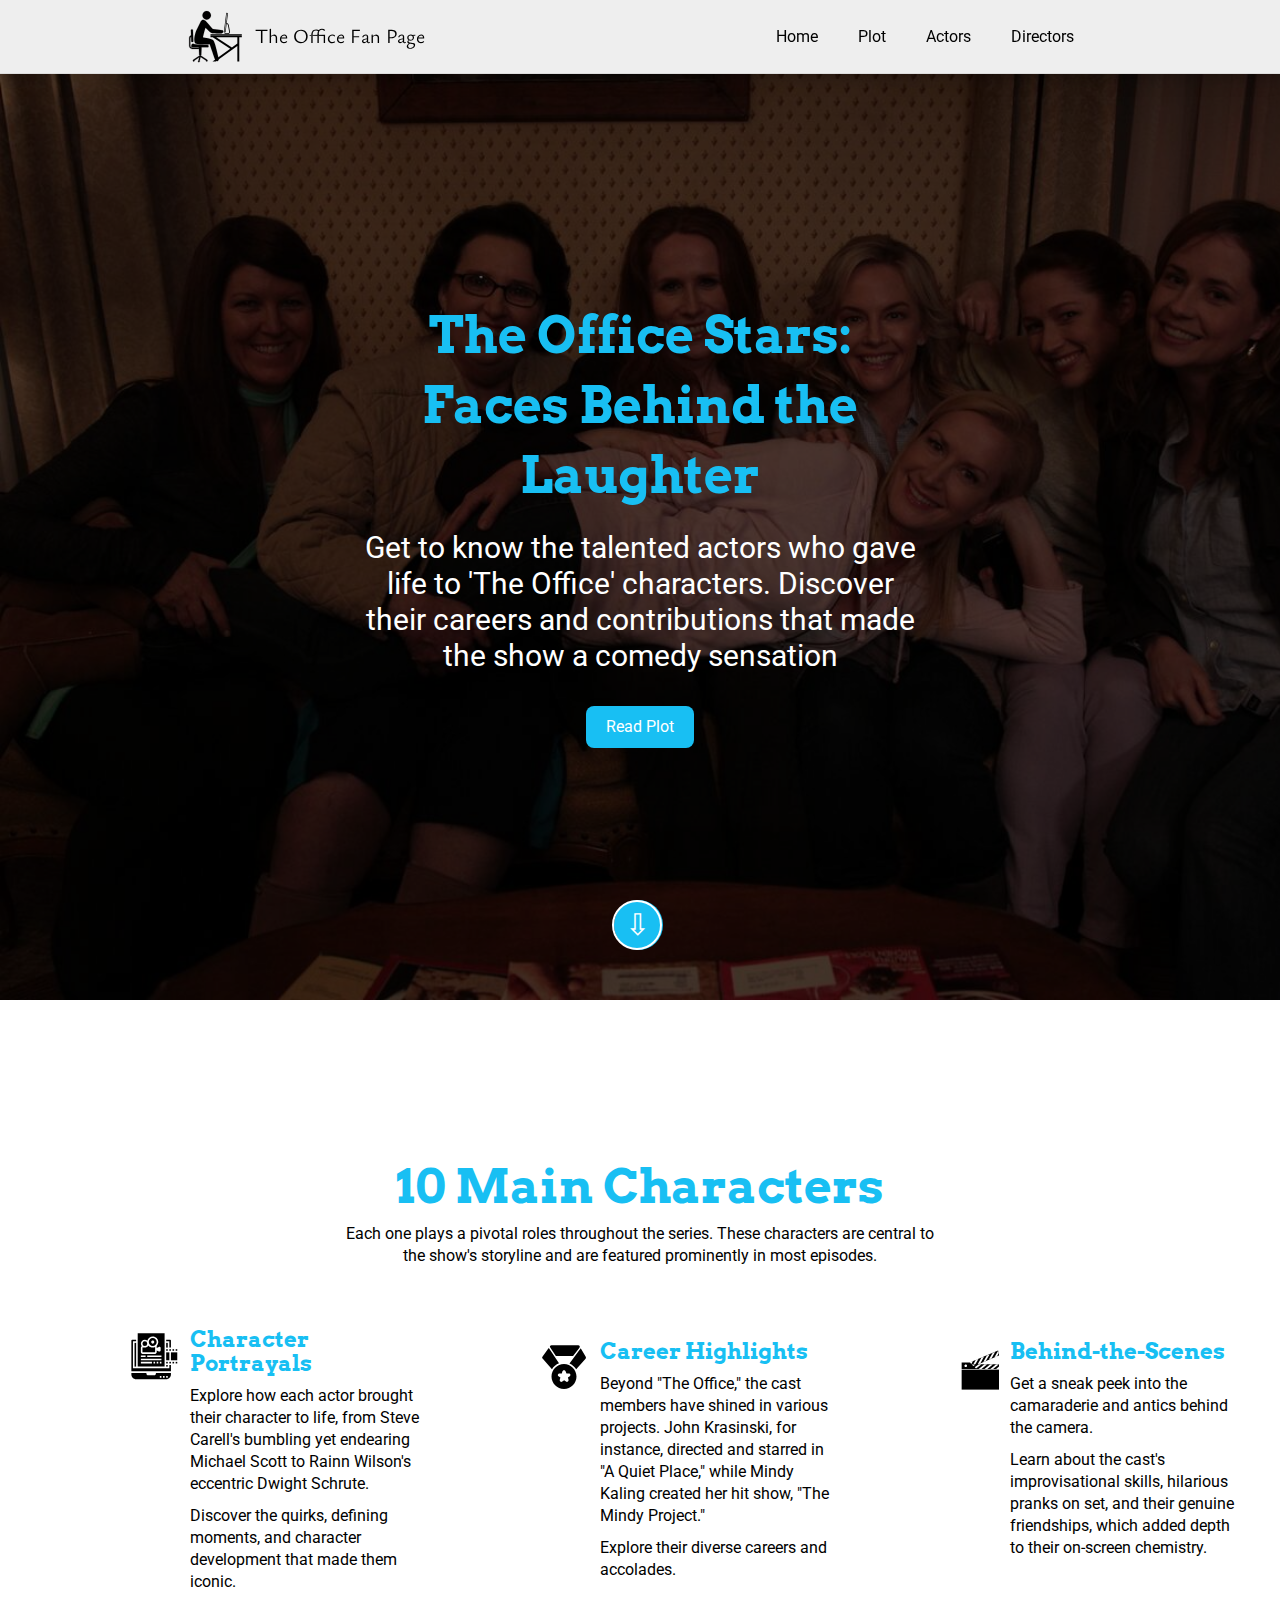
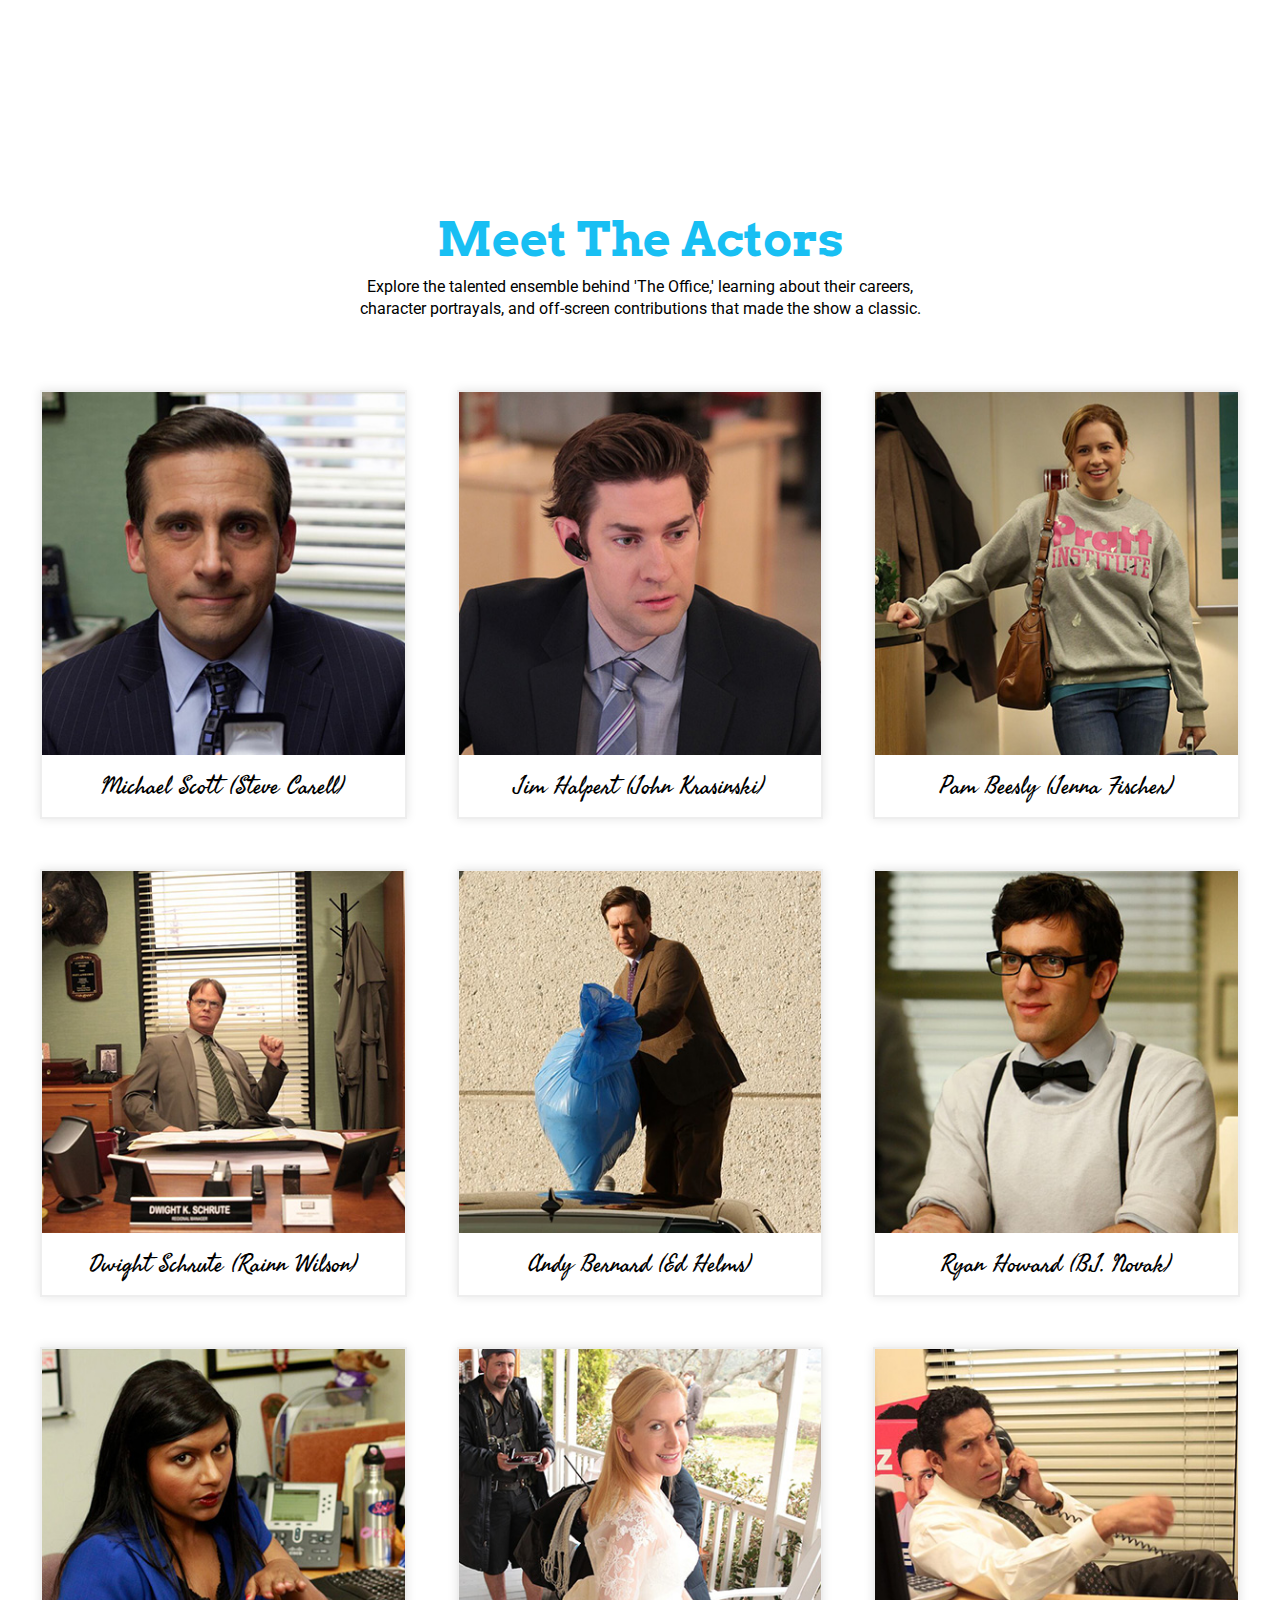
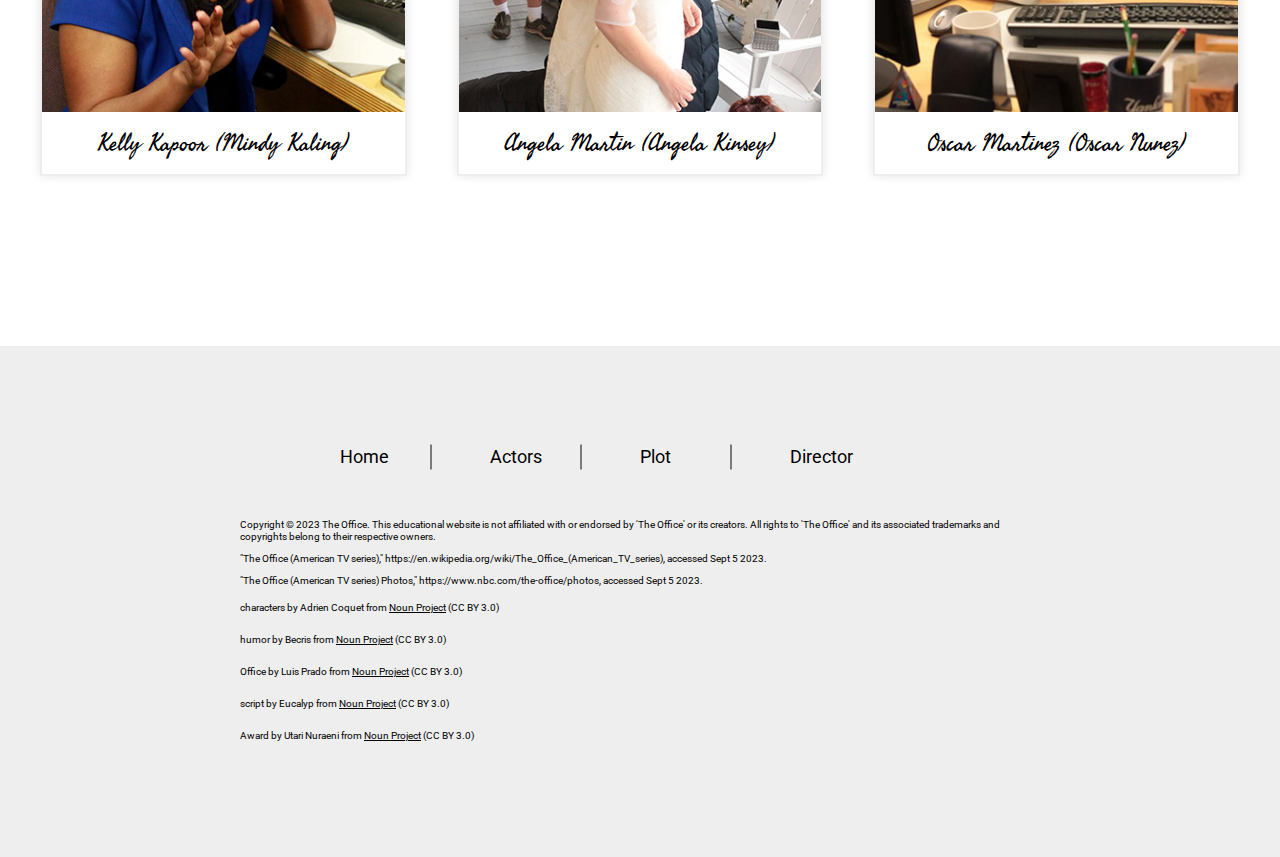
==== actors.html @ 04c82f59 "Add files via upload" ====
<!DOCTYPE html>
<html lang="en">

<head>
    <meta charset="UTF-8">
    <meta name="viewport" content="width=device-width, minimum-scale=1.0">
    <title>Actors | The Office Fan Page</title>
    <link rel="stylesheet" type="text/css" href="css/style.css">
</head>

<body>

    <header>
        <nav>
            <div class="nav">
                <div class="header-container">
                    <div class="nav-logo">
                        <div class="logo-img"><a href="/"><img src="img/icons/office-fan-website-logo.svg" class="responsive-img"></a></div>
                        <span class="logo-title"><a href="/">The Office Fan Page</a></span>
                    </div>

                    <div class="nav-links">
                        <ul>
                            <li><a href="/">Home</a></li>
                            <li><a href="plot.html">Plot</a></li>
                            <li><a href="actors.html">Actors</a></li>
                            <li><a href="director.html">Directors</a></li>
                        </ul>
                    </div>
                </div>
            </div>
        </nav>
    </header>

    <main>


        <section>
            <div class="hero-background bg-full-actors">
                <div class="container hero">
                    <div class="large-text-hero">
                        <h1>The Office Stars: Faces Behind the Laughter</h1>
                        <p>Get to know the talented actors who gave life to 'The Office' characters. Discover their careers and contributions that made the show a comedy sensation</p>
                        <div class="two-column-btn one-column-btn ">
                            <a href="/plot.html"><div class="btn btn-lead">Read Plot</div></a>
                        </div>
                    </div>
                    <a href="#scroll-down">
                        <div class="circle-container">
                            <div class="hero-circle-arrow">
                                <div class="circle-content">⇩</div>
                                <div class="circle-arrow"></div>
                            </div>
                        </div>
                    </a>
                </div>
            </div>
        </section>


        <section id="scroll-down">
            <div class="container">
                <div class="icon-block-section">
                    <div class="icon-block-section-header">
                        <h2>10 Main Characters</h2>
                        <p>Each one plays a pivotal roles throughout the series. These characters are central to the show's storyline and are featured prominently in most episodes.</p>
                    </div>
                    <div class="icon-block-section-footer">
                        <div class="icon-block-1">
                            <h2>Character Portrayals</h2>
                            <p>Explore how each actor brought their character to life, from Steve Carell's bumbling yet endearing Michael Scott to Rainn Wilson's eccentric Dwight Schrute. </p>
                            <p>Discover the quirks, defining moments, and character development that made them iconic.</p>
                        </div>
                        <div class="icon-block-2">
                            <h2>Career Highlights</h2>
                            <p>Beyond "The Office," the cast members have shined in various projects. John Krasinski, for instance, directed and starred in "A Quiet Place," while Mindy Kaling created her hit show, "The Mindy Project."</p>
                            <p> Explore their diverse careers and accolades.</p>
                        </div>
                        <div class="icon-block-3">
                            <h2>Behind-the-Scenes</h2>
                            <p>Get a sneak peek into the camaraderie and antics behind the camera.</p>
                            <p>Learn about the cast's improvisational skills, hilarious pranks on set, and their genuine friendships, which added depth to their on-screen chemistry.<br><br></p>
                        </div>
                    </div>
                </div>
            </div>
        </section>


        <section>
            <div class="container">
                <div class="icon-block-section-header">
                    <h2>Meet The Actors</h2>
                    <p>Explore the talented ensemble behind 'The Office,' learning about their careers, character portrayals, and off-screen contributions that made the show a classic.</p>
                </div>

                <div class="image-gallery">
                    <div><img src="img/profiles/michael-profile.jpg" alt="Profile Picture of Michael Scott (Steve Carell)" class="responsive-img">
                        <p>Michael Scott (Steve Carell)</p>
                    </div>
                    <div><img src="img/profiles/jim-profile.jpg" alt="Profile Picture of Jim Halpert (John Krasinski)" class="responsive-img">
                        <p>Jim Halpert (John Krasinski)</p>
                    </div>
                    <div><img src="img/profiles/pam-profile.jpg" alt="Profile Picture of Pam Beesly (Jenna Fischer)" class="responsive-img">
                        <p>Pam Beesly (Jenna Fischer)</p>
                    </div>
                    <div><img src="img/profiles/dwight-profile.jpg" alt="Profile Picture of Dwight Schrute (Rainn Wilson)" class="responsive-img">
                        <p>Dwight Schrute (Rainn Wilson)</p>
                    </div>
                    <div><img src="img/profiles/andy-profile.jpg" alt="Profile Picture of Andy Bernard (Ed Helms)" class="responsive-img">
                        <p>Andy Bernard (Ed Helms)</p>
                    </div>
                    <div><img src="img/profiles/ryan-profile.jpg" alt="Profile Picture of Ryan Howard (B.J. Novak)" class="responsive-img">
                        <p>Ryan Howard (B.J. Novak)</p>
                    </div>
                    <div><img src="img/profiles/kelly-profile.jpg" alt="Profile Picture of Kelly Kapoor (Mindy Kaling)" class="responsive-img">
                        <p>Kelly Kapoor (Mindy Kaling)</p>
                    </div>
                    <div><img src="img/profiles/angela-profile.jpg" alt="Profile Picture of Angela Martin (Angela Kinsey)" class="responsive-img">
                        <p>Angela Martin (Angela Kinsey)</p>
                    </div>
                    <div><img src="img/profiles/oscar-profile.jpg" alt="Profile Picture of Oscar Martinez (Oscar Nunez)" class="responsive-img">
                        <p>Oscar Martinez (Oscar Nunez)</p>
                    </div>
                </div>
            </div>
        </section>


    </main>

    <footer>
        <div class="container">
            <nav>
                <ul>
                    <li><a href="/">Home</a></li>
                    <li><a href="actors.html">Actors</a></li>
                    <li><a href="plot.html">Plot</a></li>
                    <li><a href="director.html">Director</a></li>
                </ul>
            </nav>
            <hr>
            <small>Copyright &copy; 2023 The Office. This educational website is not affiliated with or endorsed by 'The Office' or its creators. All rights to 'The Office' and its associated trademarks and copyrights belong to their respective owners.</small>
            <small>"The Office (American TV series)," https://en.wikipedia.org/wiki/The_Office_(American_TV_series), accessed Sept 5 2023.</small>
            <small>"The Office (American TV series) Photos," https://www.nbc.com/the-office/photos, accessed Sept 5 2023.</small>
            <small>characters by Adrien Coquet from <a href="https://thenounproject.com/browse/icons/term/characters/" target="_blank" title="characters Icons">Noun Project</a> (CC BY 3.0)</small>
            <small>humor by Becris from <a href="https://thenounproject.com/browse/icons/term/humor/" target="_blank" title="humor Icons">Noun Project</a> (CC BY 3.0)</small>
            <small>Office by Luis Prado from <a href="https://thenounproject.com/browse/icons/term/office/" target="_blank" title="Office Icons">Noun Project</a> (CC BY 3.0)</small>
            <small>script by Eucalyp from <a href="https://thenounproject.com/browse/icons/term/script/" target="_blank" title="script Icons">Noun Project</a> (CC BY 3.0)</small>
            <small>Award by Utari Nuraeni from <a href="https://thenounproject.com/browse/icons/term/award/" target="_blank" title="Award Icons">Noun Project</a> (CC BY 3.0)</small>
        </div>
    </footer>

</body>

</html>
---- css/style.css ----
/* By Chris Rainbow */

/* Imports */

@import url("https://fonts.googleapis.com/css2?family=Arvo&display=swap");
@import url('https://fonts.googleapis.com/css2?family=Freehand&display=swap');
@import url('https://fonts.googleapis.com/css2?family=Freehand&family=Roboto&display=swap');
@import url('https://fonts.googleapis.com/css2?family=Freehand&family=Montserrat:wght@600&family=Roboto&family=Ysabeau+Office&display=swap');


/* Theme variables */

:root {
    --theme-grey: #dddddd;
    --theme-black: #333333;
    --theme-blue: #18bff3;
}


/* Text styling */

* {
    font-size: 16px;
    line-height: 22px;
    font-family: 'Roboto', sans-serif;
    margin: 0;
    padding: 0;
    border: 0;
    box-sizing: border-box;
    color: #000;

}

h1,
h2,
h3,
h4,
h5,
h6 {
    font-family: "Arvo", serif;
    color: var(--theme-blue);
    margin-top: 10px;
    margin-bottom: 10px;
}

h1 {
    font-size: 4em;
    line-height: 70px;
}

h2 {
    font-size: 3em;
    line-height: 1.1;
}

h3 {
    font-size: 1.8em;
    line-height: 1.1;
    color: var(--theme-blue);
}

h4 {
    font-size: 1.6em;
    line-height: 20px;
}

h5,
h6 {
    font-size: 1.4em;
    line-height: 20px;
}

html {
    scroll-behavior: smooth;
}

/* Layouts */

.container {
    max-width: 1300px;
    margin: 0 auto;
    padding: 100px 40px;
}


/* Header / Navigation */

.nav {
    position: fixed;
    border-bottom: 1px solid #DDD;
    background-color: #EEE;
    width: 100%;
    top: 0px;
    left: 0px;
    padding: 10px 20px;
    box-shadow: 0 0 20px 0 rgba(0, 0, 0, 0.3);
    z-index: 3;
}

.nav .header-container {
    display: flex;
    align-items: center;
    justify-content: space-around;
    flex-wrap: wrap;
}

.nav-links,
.nav-logo {
    display: flex;
    align-items: center;
}

.nav-links ul {
    display: flex;
    align-items: center;
    justify-content: space-between;
}

.nav-links li,
.nav-links a {
    list-style: none;
    text-decoration: none;
    padding: 0px 10px
}

.nav-links a:hover {
    text-decoration: underline;
}

.logo-img {
    display: flex;
    align-items: center;
    padding-right: 10px;
}

.logo-img img {
    max-width: 60px;
}

.logo-title a {
    text-decoration: none;
    font-family: 'Ysabeau Office', sans-serif;
    font-size: 20px;
}

/* Main / Body */

main {
    margin: 70px 0px;

}

#scroll-down {
    margin-top: 50px;
}


/* Footer / Navigation */

footer {
    background-color: #EEE;
}

footer nav {
    max-width: 600px;
    margin: 0 auto;
    padding-bottom: 50px;
}

footer nav ul {
    display: flex;
    justify-content: space-between;
    align-items: center;
    list-style: none;
}

nav li {
    position: relative;
    flex: 1;
}

footer nav ul li a {
    text-decoration: none;
    font-size: 18px;
}

footer nav ul li:not(:last-child)::after {
    content: "";
    position: absolute;
    left: 60%;
    top: 50%;
    transform: translateY(-50%);
    width: 2px;
    height: 25px;
    background-color: #7a7a7a
}

footer small {
    margin: 0px auto 10px auto;
    display: block;
    max-width: 800px;
    font-size: 10px;
    line-height: 1.2
}

footer small a {
    font-size: 10px;
}


/* Backgrounds */

.bg-full-cast,
.bg-full-plot,
.bg-full-actors,
.bg-full-directors {
    position: relative;
    z-index: 0;
}

.bg-full-cast::before {
    content: "";
    position: absolute;
    top: 0;
    right: 0;
    bottom: 0;
    left: 0;
    background-image: url('/img/hero-background.jpeg');
    background-size: cover;
    background-repeat: no-repeat;
    filter: brightness(30%);
    z-index: -1;
}

.bg-full-plot::before {
    content: "";
    position: absolute;
    top: 0;
    right: 0;
    bottom: 0;
    left: 0;
    background-image: url('/img/plot-hero-background.jpeg');
    background-size: cover;
    background-repeat: no-repeat;
    filter: brightness(30%);
    z-index: -1;
}

.bg-full-actors::before {
    content: "";
    position: absolute;
    top: 0;
    right: 0;
    bottom: 0;
    left: 0;
    background-image: url('/img/actors-background.jpeg');
    background-size: cover;
    background-repeat: no-repeat;
    filter: brightness(40%);
    z-index: -1;
}

.bg-full-directors::before {
    content: "";
    position: absolute;
    top: -220px;
    right: 0;
    bottom: 0;
    left: 0;
    background-image: url('/img/memorable-characters.jpeg');
    background-size: cover;
    background-repeat: no-repeat;
    filter: brightness(30%);
    z-index: -1;
}

.hero-side-img {
    max-width: 600px;
    box-shadow: 0 0 20px 5px #FFF;
}


/*  Module - Hero Two Column Style */

.hero {
    display: flex;
    align-items: center;
    justify-content: space-around;
    flex-wrap: wrap;
    position: relative;

}

.hero-background {
    background-color: #000;
    padding: 100px 100px;

}

.text-section {
    padding: 20px;
    color: #FFFFFF;
}

.text-image-module .text-section p {
    margin-bottom: 10px;
}

.hero .text-section p {
    color: #FFFFFF;
}

.text-block {
    max-width: 500px;
}

.text-block h1 {
    font-size: 3em;
    line-height: 1.1;
}

.two-column-btn {
    display: flex;
    align-items: center;
    justify-content: space-between;
    margin: 20px 0px;
    max-width: 250px;
}

.one-column-btn {
    justify-content: space-around;
}


/* Module - Text Image Single Column */

.large-text-hero {
    padding: 20px;
    color: #FFFFFF;
}

.hero .large-text-hero h1 {
    font-size: 50px;
    margin-bottom: 20px;
}

.hero .large-text-hero p {
    color: #FFFFFF;
    font-size: 30px;
    line-height: 1.2;
}

.large-text-hero {
    max-width: 600px;
    margin: 0 auto;
    text-align: center;
}

.large-text-hero .two-column-btn,
.large-text-hero .btn-lead {
    margin: 16px auto;
}


/*  Module - Icon Three Column Style */

.three-column-icon {
    display: flex;
    align-items: center;
    justify-content: space-around;
    flex-wrap: wrap;
}

.icon-block {
    padding: 20px;
    text-align: center;
    max-width: 300px;
}

.icon-block img {
    max-width: 60px;
    margin: 0 auto;
}

.three-column-icon-title {
    text-align: center;
    margin-bottom: 60px;
}


/* Module - Image Text Module - Two Column Style */

.text-image-module {
    display: grid;
    grid-template-columns: 1fr 1fr;
    justify-content: center;
    align-items: center;
    flex-wrap: wrap;
    gap: 20px;
}

.text-image-module .text-section {
    max-width: 500px;
}

.subtitle-below+h3 {
    margin-top: 20px;
    margin-bottom: 10px;
    font-size: 18px;
    line-height: 1.4;
}

.subtitle-below {
    margin-bottom: 0px;
}


/* Module - single testimonial */

.testimonial {
    display: grid;
    justify-content: center;
    align-items: center;
    grid-template-columns: 1fr;
    text-align: center;
    gap: 20px;
}

.testimonial blockquote p {
    font-size: 40px;
    line-height: 1.4;
    font-style: italic;
}

.testimonial cite {
    font-size: 18px;
}

.testimonial img {
    max-width: 75px;
    margin: 10px auto 0 auto;
}

.testimonial hr {
    background: linear-gradient(to right, #18bff3, #000);
    padding: 2px;
    margin: 30px auto;
    width: 75%;
}


/* Module - Large Text Area */

.large-text-area {
    max-width: 1200px;
    margin: 0 auto;
}

.large-text-area h2,
.large-text-area h3 {
    margin-bottom: 20px;
}

.large-text-area p {
    font-size: 16px;
    margin-bottom: 20px;
}


/* Module - icon3 column block */
.icon-block-section-header {
    max-width: 600px;
    margin: 0 auto;
    text-align: center;

}

.icon-block-section-footer {
    display: grid;
    justify-content: center;
    align-items: center;
    grid-template-columns: 1fr 1fr 1fr;
    gap: 30px;
    margin-top: 50px;
    text-align: left;

}

.icon-block-section-footer h2 {
    font-size: 22px;
    margin-bottom: 10px;
}

.icon-block-section-footer p {
    margin-bottom: 10px;
}

.icon-block-section-footer div {
    margin-left: 150px;
    position: relative;
}

.icon-block-section-footer .icon-block-1:before {
    content: "";
    background: url('/img/icons/script.svg') no-repeat;
    background-size: cover;
    width: 50px;
    height: 50px;
    position: absolute;
    right: 105%;
    top: 5%;
}

.icon-block-section-footer .icon-block-2:before {
    content: "";
    background: url('/img/icons/award.svg') no-repeat;
    background-size: cover;
    width: 50px;
    height: 50px;
    position: absolute;
    right: 105%;
    top: 5%;
}

.icon-block-section-footer .icon-block-3:before {
    content: "";
    background: url('/img/icons/behind-the-scenes.svg') no-repeat;
    background-size: cover;
    width: 50px;
    height: 50px;
    position: absolute;
    right: 105%;
    top: 5%;
}


/* Module - Image Gallery */

.image-gallery {
    margin-top: 70px;
    display: grid;
    grid-gap: 50px;
    grid-template-columns: repeat(auto-fit, minmax(300px, 1fr));
}

.image-gallery div {
    box-shadow: 0 0 10px 0 rgba(0, 0, 0, 0.1);
    border: 2px solid #EEE;
}

.image-gallery p {
    text-align: center;
    padding: 20px;
    font-family: 'Freehand', cursive;
    font-size: 24px;
}


/* Module - two column text block */

.two-column-text-area {
    margin-top: 70px;
    display: grid;
    grid-template-columns: 1fr 1fr;
    gap: 20px;
}

.two-column-text-area p {
    margin-bottom: 14px;
}

.two-column-text-area h3 {
    margin-top: 30px;

}


/* Component - Animated Arrow Down */

@keyframes circleAnimation {
    0% {
        transform: scale(0);
        opacity: 1;
    }

    50% {
        transform: scale(1);
        opacity: 1;
    }

    100% {
        transform: scale(2);
        opacity: 0;
    }
}


.circle-container {
    position: absolute;
    top: 100%;
    right: 48%;
}

.hero-circle-arrow {
    display: inline-flex;
    align-items: center;
    position: relative;

}

.circle-arrow {
    width: 50px;
    height: 50px;
    border: 2px solid #FFF;
    border-radius: 50%;
    z-index: 1;
}

.hero-circle-arrow::before {
    content: "";
    width: 65%;
    height: 100%;
    left: 37%;
    background-color: #18bff3;
    border-radius: 50%;
    animation: circleAnimation 2s ease-in-out infinite;
    position: absolute;
}

.circle-content {
    font-size: 30px;
    color: #FFF;
    left: 51%;
    top: 0;
    position: relative;
    z-index: 2;
}


/* Images */

.responsive-img {
    width: 100%;
    display: block;
}


/* Buttons */

.btn {
    display: inline-block;
    padding: 10px 20px;
    text-align: center;
    text-decoration: none;
    border-radius: 8px;
    cursor: pointer;
    transition: background-color 0.4s ease, color 0.4s ease;
    color: #fff;
}

.two-large-btn {
    max-width: 350px;
}

.btn:hover {
    background-color: #005a8d;
}

.btn-lead,
.btn-second:hover {
    background-color: #18bff3;
}

.btn-second {
    border: 1px solid #18bff3;
}

.on-white-btn {
    color: #18bff3;
}

.on-white-btn:hover {
    color: #FFF;
}


/* Responsiveness */

@media screen and (max-width: 900px) {

    .hero-background {
        padding: 50px 20px;
    }

    .text-image-module {
        grid-template-columns: 1fr;
    }

    .hero {
        flex-direction: column-reverse;
    }

    .icon-block-section-footer {
        grid-template-columns: 1fr;
    }

    .two-column-text-area {
        grid-template-columns: 1fr;
        gap: 0px;
    }

    .circle-container {
        top: 90%;
    }

    .nav-links {
       margin-top:20px; 
    }
}
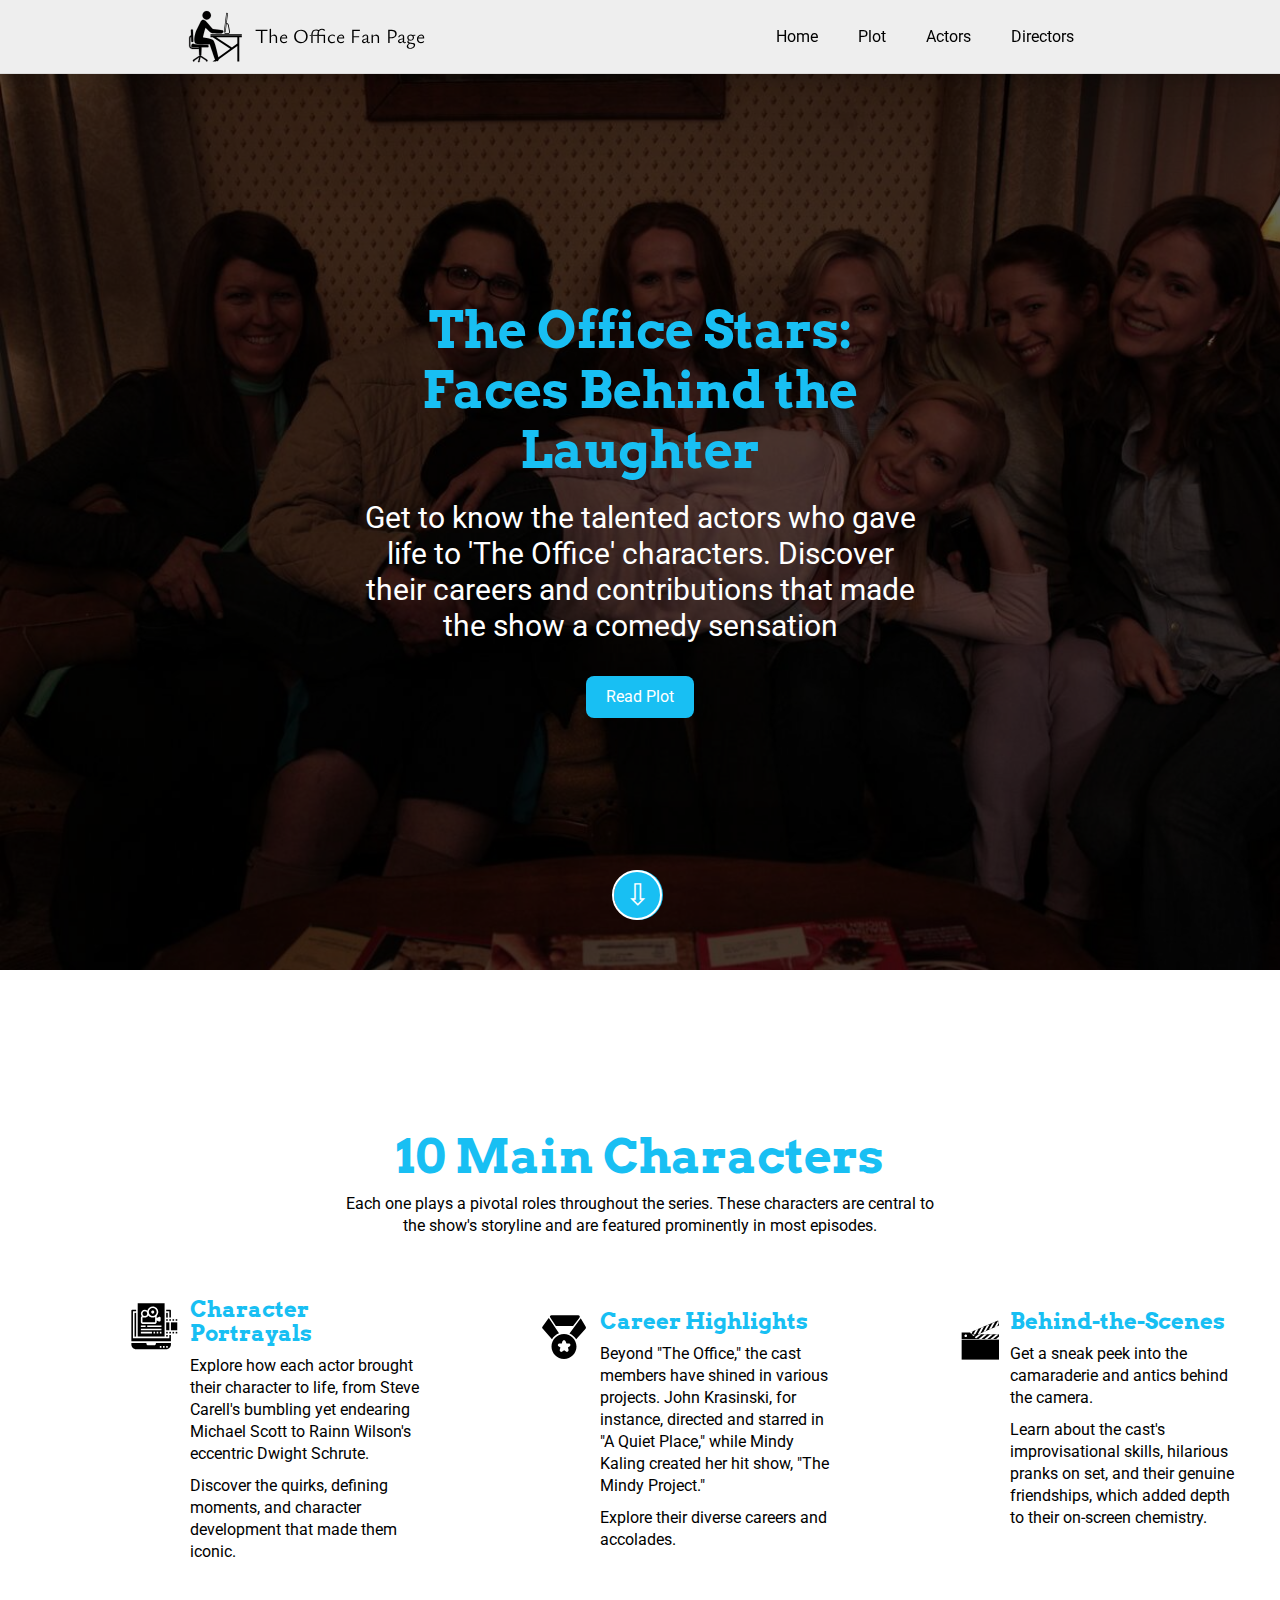
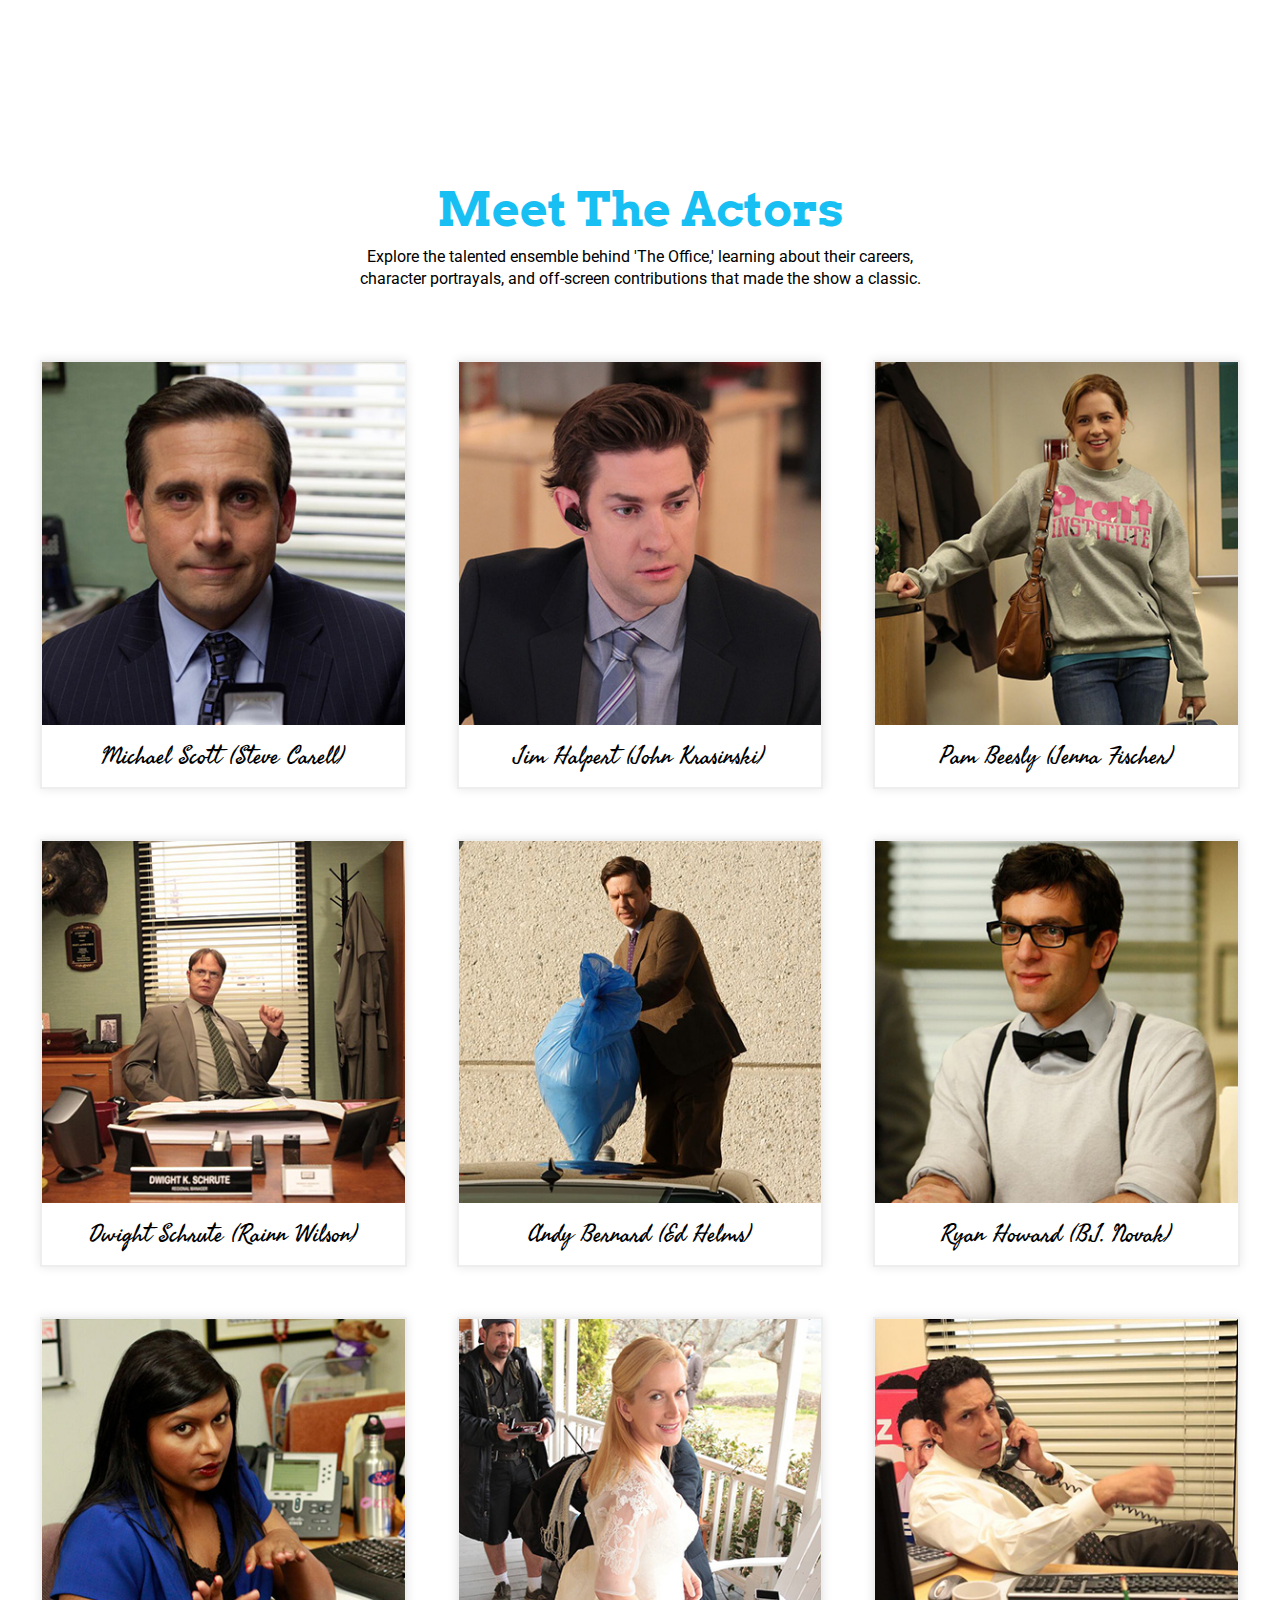
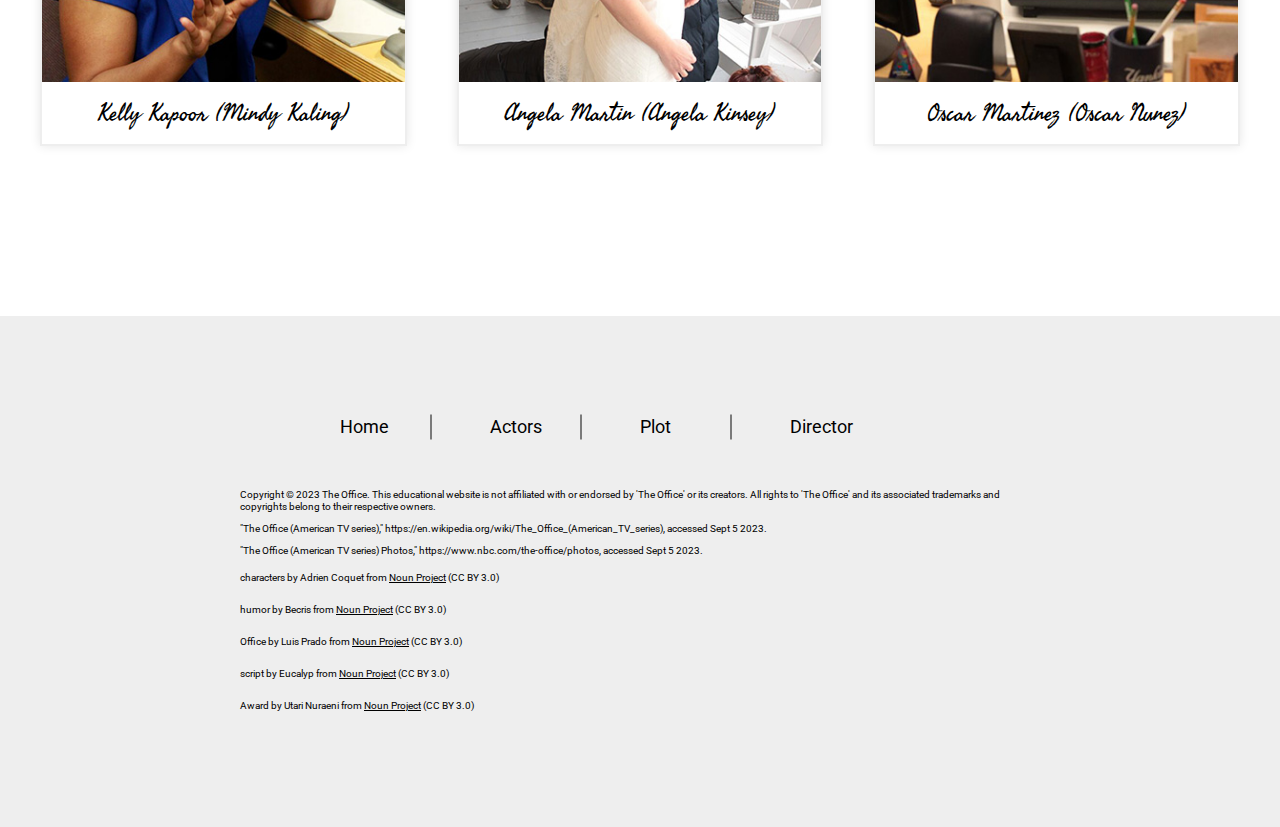
==== commit cb33688f: "updated html and css" ====
--- a/actors.html
+++ b/actors.html
@@ -15,13 +15,13 @@
             <div class="nav">
                 <div class="header-container">
                     <div class="nav-logo">
-                        <div class="logo-img"><a href="/"><img src="img/icons/office-fan-website-logo.svg" class="responsive-img"></a></div>
-                        <span class="logo-title"><a href="/">The Office Fan Page</a></span>
+                        <div class="logo-img"><a href="index.html"><img src="img/icons/office-fan-website-logo.svg" class="responsive-img"></a></div>
+                        <span class="logo-title"><a href="index.html">The Office Fan Page</a></span>
                     </div>
 
                     <div class="nav-links">
                         <ul>
-                            <li><a href="/">Home</a></li>
+                            <li><a href="index.html">Home</a></li>
                             <li><a href="plot.html">Plot</a></li>
                             <li><a href="actors.html">Actors</a></li>
                             <li><a href="director.html">Directors</a></li>
@@ -133,7 +133,7 @@
         <div class="container">
             <nav>
                 <ul>
-                    <li><a href="/">Home</a></li>
+                    <li><a href="index.html">Home</a></li>
                     <li><a href="actors.html">Actors</a></li>
                     <li><a href="plot.html">Plot</a></li>
                     <li><a href="director.html">Director</a></li>
--- a/css/style.css
+++ b/css/style.css
@@ -45,7 +45,7 @@
 
 h1 {
     font-size: 4em;
-    line-height: 70px;
+    line-height: 1.2;
 }
 
 h2 {
@@ -225,7 +225,7 @@
     right: 0;
     bottom: 0;
     left: 0;
-    background-image: url('/img/hero-background.jpeg');
+    background-image: url('https://chrisrainbow.github.io/the-office-fan-website/img/hero-background.jpeg');
     background-size: cover;
     background-repeat: no-repeat;
     filter: brightness(30%);
@@ -239,7 +239,7 @@
     right: 0;
     bottom: 0;
     left: 0;
-    background-image: url('/img/plot-hero-background.jpeg');
+    background-image: url('https://chrisrainbow.github.io/the-office-fan-website/img/plot-hero-background.jpeg');
     background-size: cover;
     background-repeat: no-repeat;
     filter: brightness(30%);
@@ -253,7 +253,7 @@
     right: 0;
     bottom: 0;
     left: 0;
-    background-image: url('/img/actors-background.jpeg');
+    background-image: url('https://chrisrainbow.github.io/the-office-fan-website/img/actors-background.jpeg');
     background-size: cover;
     background-repeat: no-repeat;
     filter: brightness(40%);
@@ -267,7 +267,7 @@
     right: 0;
     bottom: 0;
     left: 0;
-    background-image: url('/img/memorable-characters.jpeg');
+    background-image: url('https://chrisrainbow.github.io/the-office-fan-website/img/memorable-characters.jpeg');
     background-size: cover;
     background-repeat: no-repeat;
     filter: brightness(30%);
@@ -502,7 +502,7 @@
 
 .icon-block-section-footer .icon-block-1:before {
     content: "";
-    background: url('/img/icons/script.svg') no-repeat;
+    background: url('https://chrisrainbow.github.io/the-office-fan-website/img/icons/script.svg') no-repeat;
     background-size: cover;
     width: 50px;
     height: 50px;
@@ -513,7 +513,7 @@
 
 .icon-block-section-footer .icon-block-2:before {
     content: "";
-    background: url('/img/icons/award.svg') no-repeat;
+    background: url('https://chrisrainbow.github.io/the-office-fan-website/img/icons/award.svg') no-repeat;
     background-size: cover;
     width: 50px;
     height: 50px;
@@ -524,7 +524,7 @@
 
 .icon-block-section-footer .icon-block-3:before {
     content: "";
-    background: url('/img/icons/behind-the-scenes.svg') no-repeat;
+    background: url('https://chrisrainbow.github.io/the-office-fan-website/img/icons/behind-the-scenes.svg') no-repeat;
     background-size: cover;
     width: 50px;
     height: 50px;
@@ -711,9 +711,39 @@
 
     .circle-container {
         top: 90%;
+        left:30%;
     }
 
     .nav-links {
        margin-top:20px; 
     }
+
+    .container {
+        padding: 80px 10px;
+    }
+
+    .testimonial blockquote p { 
+        font-size:20px;
+    }
+
+    .large-text-hero {
+        padding:0px;
+    }
+
+    .two-large-btn {
+        flex-direction: column;
+        gap:20px;
+    }
+    .icon-block-section-footer div { 
+        margin-left:70px;
+    }
+
+    footer nav ul li:not(:last-child)::after {
+        display:none;
+    }
+    footer nav ul {
+        flex-direction: column; 
+        gap:20px;
+    }
+
 }